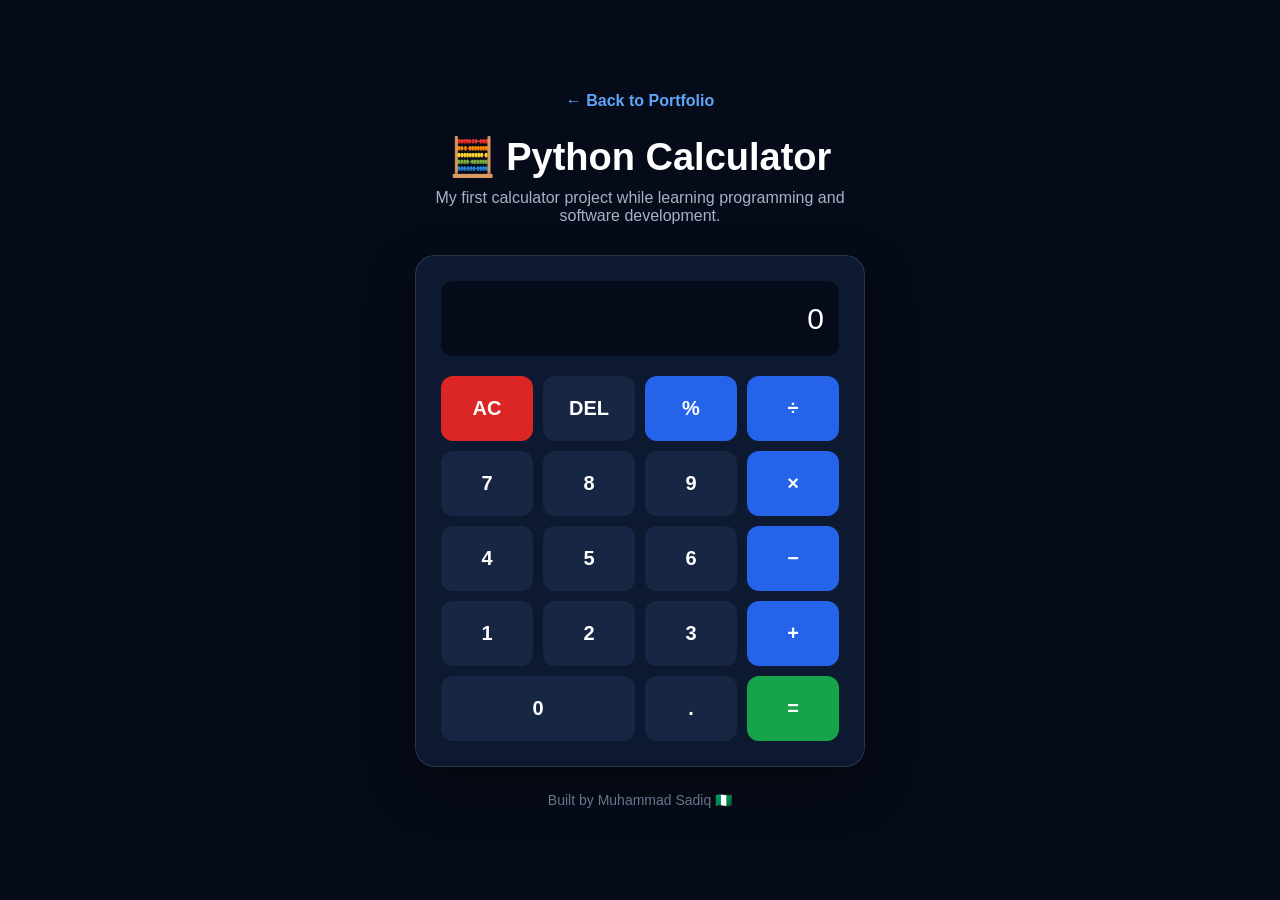
==== projects/calculator.html @ ae2b6be4 "Add initial HTML structure for calculator project" ====
<!DOCTYPE html>
<html lang="en">

<head>

    <meta charset="UTF-8">

    <meta
        name="viewport"
        content="width=device-width, initial-scale=1.0">

    <title>Python Calculator | Muhammad Sadiq</title>

    <style>

        * {
            margin: 0;
            padding: 0;
            box-sizing: border-box;
        }


        body {
            font-family: Arial, sans-serif;

            min-height: 100vh;

            background: #050b18;

            color: white;

            display: flex;

            align-items: center;

            justify-content: center;

            padding: 20px;
        }


        .container {
            width: 100%;

            max-width: 450px;

            text-align: center;
        }


        .back {
            display: inline-block;

            margin-bottom: 25px;

            color: #60a5fa;

            text-decoration: none;

            font-weight: bold;
        }


        .back:hover {
            color: white;
        }


        h1 {
            font-size: 38px;

            margin-bottom: 10px;
        }


        .description {
            color: #a8b2c3;

            margin-bottom: 30px;
        }


        .calculator {
            background: #0d1930;

            border: 1px solid
                rgba(255,255,255,0.12);

            border-radius: 20px;

            padding: 25px;

            box-shadow:
                0 20px 50px
                rgba(0,0,0,0.4);
        }


        #display {
            width: 100%;

            height: 75px;

            margin-bottom: 20px;

            padding: 15px;

            border: none;

            border-radius: 12px;

            background: #050b18;

            color: white;

            font-size: 30px;

            text-align: right;

            outline: none;
        }


        .buttons {
            display: grid;

            grid-template-columns:
                repeat(4, 1fr);

            gap: 10px;
        }


        .buttons button {
            height: 65px;

            border: none;

            border-radius: 12px;

            background: #172642;

            color: white;

            font-size: 20px;

            font-weight: bold;

            cursor: pointer;

            transition: 0.2s;
        }


        .buttons button:hover {
            background: #263b60;

            transform: translateY(-2px);
        }


        .operator {
            background: #2563eb !important;
        }


        .clear {
            background: #dc2626 !important;
        }


        .equals {
            background: #16a34a !important;
        }


        .zero {
            grid-column: span 2;
        }


        .footer {
            margin-top: 25px;

            color: #69758a;

            font-size: 14px;
        }

    </style>

</head>


<body>

    <div class="container">

        <a href="../index.html" class="back">
            ← Back to Portfolio
        </a>


        <h1>🧮 Python Calculator</h1>


        <p class="description">
            My first calculator project while learning
            programming and software development.
        </p>


        <div class="calculator">

            <input
                type="text"
                id="display"
                value="0"
                readonly>


            <div class="buttons">

                <button
                    class="clear"
                    onclick="clearDisplay()">
                    AC
                </button>

                <button onclick="deleteNumber()">
                    DEL
                </button>

                <button
                    class="operator"
                    onclick="addOperator('%')">
                    %
                </button>

                <button
                    class="operator"
                    onclick="addOperator('/')">
                    ÷
                </button>


                <button onclick="addNumber('7')">
                    7
                </button>

                <button onclick="addNumber('8')">
                    8
                </button>

                <button onclick="addNumber('9')">
                    9
                </button>

                <button
                    class="operator"
                    onclick="addOperator('*')">
                    ×
                </button>


                <button onclick="addNumber('4')">
                    4
                </button>

                <button onclick="addNumber('5')">
                    5
                </button>

                <button onclick="addNumber('6')">
                    6
                </button>

                <button
                    class="operator"
                    onclick="addOperator('-')">
                    −
                </button>


                <button onclick="addNumber('1')">
                    1
                </button>

                <button onclick="addNumber('2')">
                    2
                </button>

                <button onclick="addNumber('3')">
                    3
                </button>

                <button
                    class="operator"
                    onclick="addOperator('+')">
                    +
                </button>


                <button
                    class="zero"
                    onclick="addNumber('0')">
                    0
                </button>

                <button onclick="addNumber('.')">
                    .
                </button>

                <button
                    class="equals"
                    onclick="calculate()">
                    =
                </button>

            </div>

        </div>


        <p class="footer">
            Built by Muhammad Sadiq 🇳🇬
        </p>

    </div>


    <script>

        let display =
            document.getElementById("display");


        function addNumber(number) {

            if (display.value === "0") {

                display.value = number;

            } else {

                display.value += number;

            }

        }


        function addOperator(operator) {

            display.value += operator;

        }


        function clearDisplay() {

            display.value = "0";

        }


        function deleteNumber() {

            if (display.value.length <= 1) {

                display.value = "0";

            } else {

                display.value =
                    display.value.slice(0, -1);

            }

        }


        function calculate() {

            try {

                display.value =
                    Function(
                        "return " +
                        display.value
                    )();

            } catch {

                display.value = "Error";

            }

        }

    </script>

</body>

  </html>
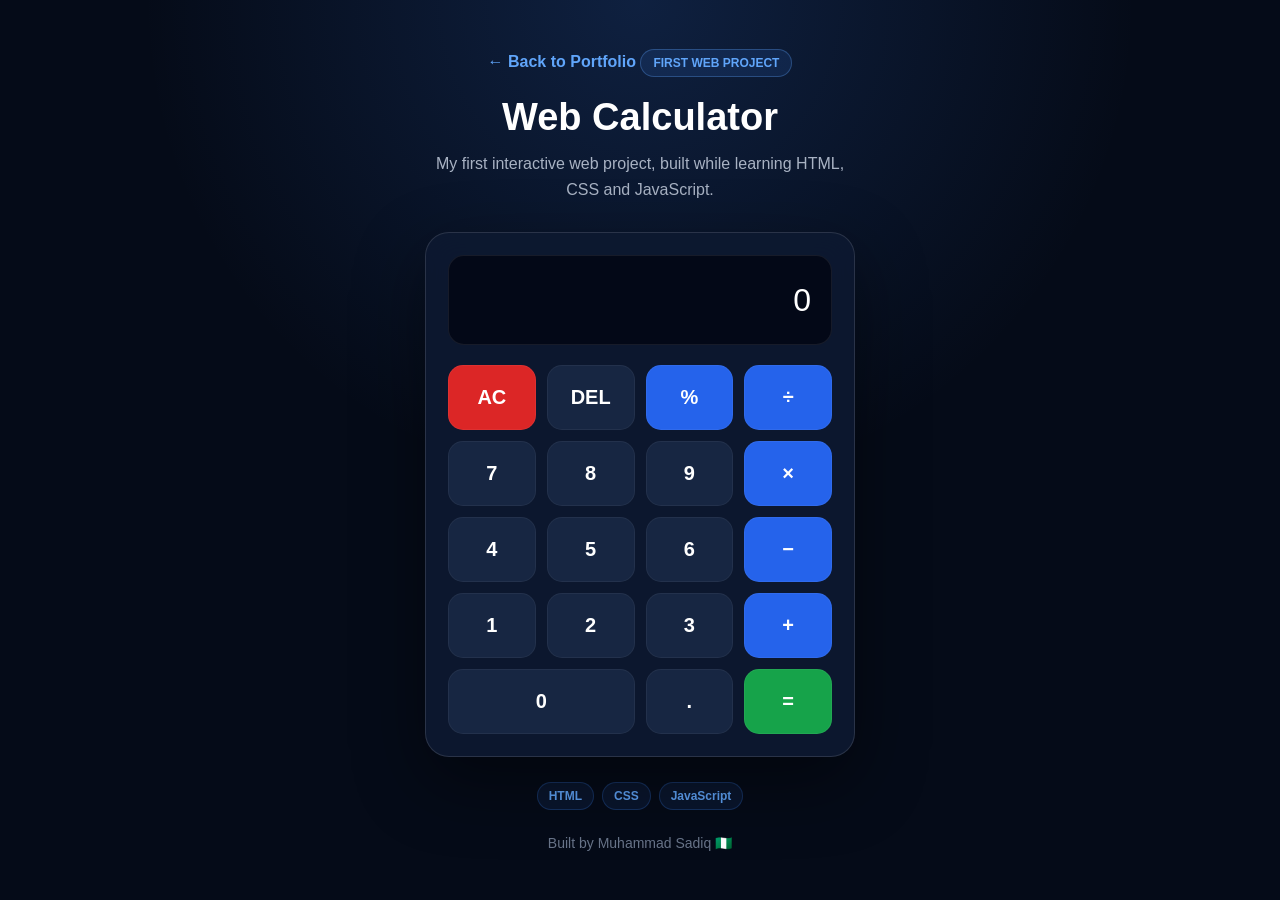
==== commit b090b59c: "Add files via upload" ====
--- a/projects/calculator.html
+++ b/projects/calculator.html
@@ -9,9 +9,18 @@
         name="viewport"
         content="width=device-width, initial-scale=1.0">
 
-    <title>Python Calculator | Muhammad Sadiq</title>
+    <meta
+        name="description"
+        content="Muhammad Sadiq's interactive web calculator built with HTML, CSS and JavaScript.">
+
+    <title>Web Calculator | Muhammad Sadiq</title>
+
 
     <style>
+
+        /* =========================
+           RESET
+        ========================= */
 
         * {
             margin: 0;
@@ -20,35 +29,58 @@
         }
 
 
+        /* =========================
+           BODY
+        ========================= */
+
         body {
+
             font-family: Arial, sans-serif;
 
             min-height: 100vh;
 
-            background: #050b18;
+            background:
+                radial-gradient(
+                    circle at top,
+                    rgba(59, 130, 246, 0.18),
+                    transparent 45%
+                ),
+                #050b18;
 
             color: white;
 
             display: flex;
 
+            justify-content: center;
+
             align-items: center;
 
-            justify-content: center;
-
-            padding: 20px;
-        }
-
+            padding: 30px 20px;
+
+        }
+
+
+        /* =========================
+           CONTAINER
+        ========================= */
 
         .container {
+
             width: 100%;
 
-            max-width: 450px;
+            max-width: 430px;
 
             text-align: center;
-        }
-
+
+        }
+
+
+        /* =========================
+           BACK BUTTON
+        ========================= */
 
         .back {
+
             display: inline-block;
 
             margin-bottom: 25px;
@@ -58,85 +90,148 @@
             text-decoration: none;
 
             font-weight: bold;
+
+            transition: 0.3s;
+
         }
 
 
         .back:hover {
+
             color: white;
+
+            transform: translateX(-4px);
+
+        }
+
+
+        /* =========================
+           TITLE
+        ========================= */
+
+        .badge {
+
+            display: inline-block;
+
+            padding: 6px 12px;
+
+            border-radius: 20px;
+
+            background: rgba(59, 130, 246, 0.12);
+
+            border: 1px solid rgba(96, 165, 250, 0.3);
+
+            color: #60a5fa;
+
+            font-size: 12px;
+
+            font-weight: bold;
+
+            margin-bottom: 15px;
+
         }
 
 
         h1 {
+
             font-size: 38px;
 
-            margin-bottom: 10px;
+            margin-bottom: 12px;
+
         }
 
 
         .description {
+
             color: #a8b2c3;
 
+            line-height: 1.6;
+
             margin-bottom: 30px;
-        }
-
+
+        }
+
+
+        /* =========================
+           CALCULATOR
+        ========================= */
 
         .calculator {
-            background: #0d1930;
-
-            border: 1px solid
-                rgba(255,255,255,0.12);
-
-            border-radius: 20px;
-
-            padding: 25px;
+
+            background: rgba(13, 25, 48, 0.95);
+
+            border: 1px solid rgba(255,255,255,0.12);
+
+            border-radius: 24px;
+
+            padding: 22px;
 
             box-shadow:
-                0 20px 50px
-                rgba(0,0,0,0.4);
-        }
-
+                0 25px 70px rgba(0,0,0,0.45);
+
+            backdrop-filter: blur(15px);
+
+        }
+
+
+        /* =========================
+           DISPLAY
+        ========================= */
 
         #display {
+
             width: 100%;
 
-            height: 75px;
+            height: 90px;
 
             margin-bottom: 20px;
 
-            padding: 15px;
-
-            border: none;
-
-            border-radius: 12px;
-
-            background: #050b18;
+            padding: 15px 20px;
+
+            border: 1px solid rgba(255,255,255,0.08);
+
+            border-radius: 16px;
+
+            background: #030817;
 
             color: white;
 
-            font-size: 30px;
+            font-size: 32px;
 
             text-align: right;
 
             outline: none;
-        }
-
+
+        }
+
+
+        /* =========================
+           BUTTON GRID
+        ========================= */
 
         .buttons {
+
             display: grid;
 
             grid-template-columns:
                 repeat(4, 1fr);
 
-            gap: 10px;
-        }
-
+            gap: 11px;
+
+        }
+
+
+        /* =========================
+           BUTTONS
+        ========================= */
 
         .buttons button {
+
             height: 65px;
 
-            border: none;
-
-            border-radius: 12px;
+            border: 1px solid rgba(255,255,255,0.05);
+
+            border-radius: 15px;
 
             background: #172642;
 
@@ -148,43 +243,190 @@
 
             cursor: pointer;
 
-            transition: 0.2s;
+            transition:
+                transform 0.15s ease,
+                background 0.15s ease,
+                box-shadow 0.15s ease;
+
         }
 
 
         .buttons button:hover {
-            background: #263b60;
-
-            transform: translateY(-2px);
-        }
-
+
+            background: #22385c;
+
+            transform: translateY(-3px);
+
+            box-shadow:
+                0 8px 20px rgba(0,0,0,0.25);
+
+        }
+
+
+        .buttons button:active {
+
+            transform: scale(0.94);
+
+        }
+
+
+        /* =========================
+           SPECIAL BUTTONS
+        ========================= */
 
         .operator {
+
             background: #2563eb !important;
+
+        }
+
+
+        .operator:hover {
+
+            background: #3b82f6 !important;
+
         }
 
 
         .clear {
+
             background: #dc2626 !important;
+
+        }
+
+
+        .clear:hover {
+
+            background: #ef4444 !important;
+
         }
 
 
         .equals {
+
             background: #16a34a !important;
+
+        }
+
+
+        .equals:hover {
+
+            background: #22c55e !important;
+
         }
 
 
         .zero {
+
             grid-column: span 2;
-        }
-
+
+        }
+
+
+        /* =========================
+           TECHNOLOGIES
+        ========================= */
+
+        .technologies {
+
+            display: flex;
+
+            justify-content: center;
+
+            flex-wrap: wrap;
+
+            gap: 8px;
+
+            margin-top: 25px;
+
+        }
+
+
+        .technologies span {
+
+            padding: 6px 11px;
+
+            border-radius: 20px;
+
+            background: rgba(59,130,246,0.1);
+
+            border: 1px solid rgba(59,130,246,0.25);
+
+            color: #60a5fa;
+
+            font-size: 12px;
+
+            font-weight: bold;
+
+        }
+
+
+        /* =========================
+           FOOTER
+        ========================= */
 
         .footer {
+
             margin-top: 25px;
 
             color: #69758a;
 
             font-size: 14px;
+
+        }
+
+
+        /* =========================
+           MOBILE
+        ========================= */
+
+        @media (max-width: 500px) {
+
+            body {
+
+                padding: 20px 12px;
+
+            }
+
+
+            h1 {
+
+                font-size: 32px;
+
+            }
+
+
+            .calculator {
+
+                padding: 16px;
+
+            }
+
+
+            .buttons {
+
+                gap: 8px;
+
+            }
+
+
+            .buttons button {
+
+                height: 60px;
+
+                border-radius: 13px;
+
+            }
+
+
+            #display {
+
+                height: 80px;
+
+                font-size: 28px;
+
+            }
+
         }
 
     </style>
@@ -194,23 +436,48 @@
 
 <body>
 
+
     <div class="container">
 
-        <a href="../index.html" class="back">
+
+        <!-- BACK -->
+
+        <a
+            href="../index.html"
+            class="back">
+
             ← Back to Portfolio
+
         </a>
 
 
-        <h1>🧮 Python Calculator</h1>
+        <!-- TITLE -->
+
+        <span class="badge">
+
+            FIRST WEB PROJECT
+
+        </span>
+
+
+        <h1>
+            Web Calculator
+        </h1>
 
 
         <p class="description">
-            My first calculator project while learning
-            programming and software development.
+
+            My first interactive web project,
+            built while learning HTML, CSS and
+            JavaScript.
+
         </p>
 
 
+        <!-- CALCULATOR -->
+
         <div class="calculator">
+
 
             <input
                 type="text"
@@ -221,123 +488,226 @@
 
             <div class="buttons">
 
+
+                <!-- ROW 1 -->
+
                 <button
                     class="clear"
                     onclick="clearDisplay()">
+
                     AC
-                </button>
-
-                <button onclick="deleteNumber()">
+
+                </button>
+
+
+                <button
+                    onclick="deleteNumber()">
+
                     DEL
-                </button>
+
+                </button>
+
 
                 <button
                     class="operator"
                     onclick="addOperator('%')">
+
                     %
-                </button>
+
+                </button>
+
 
                 <button
                     class="operator"
                     onclick="addOperator('/')">
+
                     ÷
-                </button>
-
-
-                <button onclick="addNumber('7')">
+
+                </button>
+
+
+                <!-- ROW 2 -->
+
+                <button
+                    onclick="addNumber('7')">
+
                     7
-                </button>
-
-                <button onclick="addNumber('8')">
+
+                </button>
+
+
+                <button
+                    onclick="addNumber('8')">
+
                     8
-                </button>
-
-                <button onclick="addNumber('9')">
+
+                </button>
+
+
+                <button
+                    onclick="addNumber('9')">
+
                     9
-                </button>
+
+                </button>
+
 
                 <button
                     class="operator"
                     onclick="addOperator('*')">
+
                     ×
-                </button>
-
-
-                <button onclick="addNumber('4')">
+
+                </button>
+
+
+                <!-- ROW 3 -->
+
+                <button
+                    onclick="addNumber('4')">
+
                     4
-                </button>
-
-                <button onclick="addNumber('5')">
+
+                </button>
+
+
+                <button
+                    onclick="addNumber('5')">
+
                     5
-                </button>
-
-                <button onclick="addNumber('6')">
+
+                </button>
+
+
+                <button
+                    onclick="addNumber('6')">
+
                     6
-                </button>
+
+                </button>
+
 
                 <button
                     class="operator"
                     onclick="addOperator('-')">
+
                     −
-                </button>
-
-
-                <button onclick="addNumber('1')">
+
+                </button>
+
+
+                <!-- ROW 4 -->
+
+                <button
+                    onclick="addNumber('1')">
+
                     1
-                </button>
-
-                <button onclick="addNumber('2')">
+
+                </button>
+
+
+                <button
+                    onclick="addNumber('2')">
+
                     2
-                </button>
-
-                <button onclick="addNumber('3')">
+
+                </button>
+
+
+                <button
+                    onclick="addNumber('3')">
+
                     3
-                </button>
+
+                </button>
+
 
                 <button
                     class="operator"
                     onclick="addOperator('+')">
+
                     +
-                </button>
-
+
+                </button>
+
+
+                <!-- ROW 5 -->
 
                 <button
                     class="zero"
                     onclick="addNumber('0')">
+
                     0
-                </button>
-
-                <button onclick="addNumber('.')">
+
+                </button>
+
+
+                <button
+                    onclick="addNumber('.')">
+
                     .
-                </button>
+
+                </button>
+
 
                 <button
                     class="equals"
                     onclick="calculate()">
+
                     =
-                </button>
+
+                </button>
+
 
             </div>
 
         </div>
 
 
+        <!-- TECHNOLOGIES -->
+
+        <div class="technologies">
+
+            <span>HTML</span>
+
+            <span>CSS</span>
+
+            <span>JavaScript</span>
+
+        </div>
+
+
         <p class="footer">
+
             Built by Muhammad Sadiq 🇳🇬
+
         </p>
 
+
     </div>
 
 
     <script>
 
-        let display =
+
+        // =========================
+        // DISPLAY
+        // =========================
+
+        const display =
             document.getElementById("display");
 
 
+        // =========================
+        // ADD NUMBER
+        // =========================
+
         function addNumber(number) {
 
-            if (display.value === "0") {
+            if (
+                display.value === "0" ||
+                display.value === "Error"
+            ) {
 
                 display.value = number;
 
@@ -350,12 +720,49 @@
         }
 
 
+        // =========================
+        // ADD OPERATOR
+        // =========================
+
         function addOperator(operator) {
 
-            display.value += operator;
-
-        }
-
+            if (
+                display.value === "Error"
+            ) {
+
+                display.value = "0";
+
+            }
+
+
+            const lastCharacter =
+                display.value.slice(-1);
+
+
+            const operators =
+                ["+", "-", "*", "/", "%"];
+
+
+            if (
+                operators.includes(lastCharacter)
+            ) {
+
+                display.value =
+                    display.value.slice(0, -1)
+                    + operator;
+
+            } else {
+
+                display.value += operator;
+
+            }
+
+        }
+
+
+        // =========================
+        // CLEAR
+        // =========================
 
         function clearDisplay() {
 
@@ -364,9 +771,16 @@
         }
 
 
+        // =========================
+        // DELETE
+        // =========================
+
         function deleteNumber() {
 
-            if (display.value.length <= 1) {
+            if (
+                display.value.length <= 1 ||
+                display.value === "Error"
+            ) {
 
                 display.value = "0";
 
@@ -380,16 +794,36 @@
         }
 
 
+        // =========================
+        // CALCULATE
+        // =========================
+
         function calculate() {
 
             try {
 
-                display.value =
+                const expression =
+                    display.value;
+
+
+                const result =
                     Function(
-                        "return " +
-                        display.value
+                        "return " + expression
                     )();
 
+
+                if (
+                    !Number.isFinite(result)
+                ) {
+
+                    display.value = "Error";
+
+                } else {
+
+                    display.value = result;
+
+                }
+
             } catch {
 
                 display.value = "Error";
@@ -398,8 +832,71 @@
 
         }
 
+
+        // =========================
+        // KEYBOARD SUPPORT
+        // =========================
+
+        document.addEventListener(
+            "keydown",
+            (event) => {
+
+                const key = event.key;
+
+
+                if (
+                    !isNaN(key) ||
+                    key === "."
+                ) {
+
+                    addNumber(key);
+
+                }
+
+
+                else if (
+                    ["+", "-", "*", "/", "%"]
+                    .includes(key)
+                ) {
+
+                    addOperator(key);
+
+                }
+
+
+                else if (
+                    key === "Enter" ||
+                    key === "="
+                ) {
+
+                    calculate();
+
+                }
+
+
+                else if (
+                    key === "Backspace"
+                ) {
+
+                    deleteNumber();
+
+                }
+
+
+                else if (
+                    key === "Escape"
+                ) {
+
+                    clearDisplay();
+
+                }
+
+            }
+        );
+
     </script>
 
+
 </body>
 
-  </html>
+</html>
